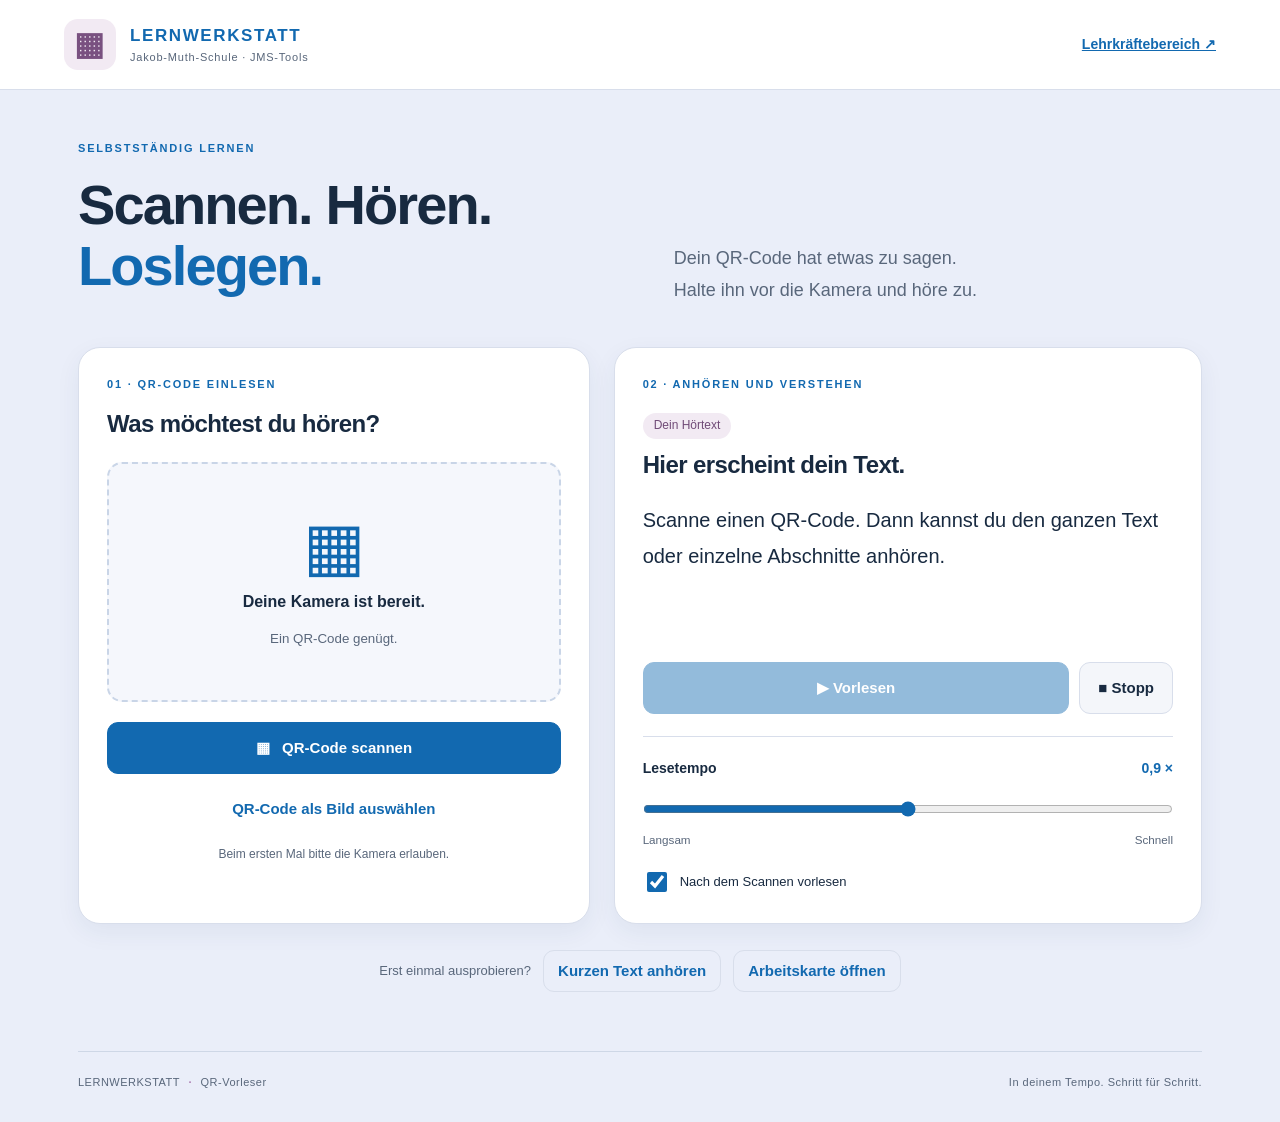
==== QR-Vorleser/index.html @ b87e59d0 "QR Vorleser erste Version erster Testlauf" ====
<!doctype html>
<html lang="de">
<head>
<meta charset="utf-8"><meta name="viewport" content="width=device-width,initial-scale=1"><meta name="theme-color" content="#1269b0">
<title>QR-Vorleser · Lernwerkstatt</title>
<link rel="icon" href="icon.svg" type="image/svg+xml"><link rel="stylesheet" href="styles.css?v=2">
<script src="vendor/qrcode.js" defer></script><script src="app.js?v=3" type="module"></script>
</head>
<body>
<header><a class="brand" href="./"><span class="brand-icon" aria-hidden="true">▦</span><span>LERNWERKSTATT<small>Jakob-Muth-Schule · JMS-Tools</small></span></a><a class="teacher-link" href="#lehrkraft">Lehrkräftebereich ↗</a></header>
<main>
<div id="student">
<div class="intro"><span class="eyebrow">SELBSTSTÄNDIG LERNEN</span><h1>Scannen. Hören.<br><span>Loslegen.</span></h1><p>Dein QR-Code hat etwas zu sagen.<br>Halte ihn vor die Kamera und höre zu.</p></div>
<div class="student-grid">
<section class="panel scan-panel" aria-labelledby="scan-title"><div class="step">01 · QR-CODE EINLESEN</div><h2 id="scan-title">Was möchtest du hören?</h2><div id="camera" class="camera"><video id="video" playsinline muted aria-label="Kamerabild"></video><div id="camera-placeholder"><div class="scan-symbol" aria-hidden="true">▦</div><p>Deine Kamera ist bereit.</p><small>Ein QR-Code genügt.</small></div></div><button id="scan" class="primary wide">▦ &nbsp; QR-Code scannen</button><button id="stop-camera" class="wide" hidden>Kamera schließen</button><label class="file-button">QR-Code als Bild auswählen<input id="scan-file" type="file" accept="image/*" hidden></label><p class="hint">Beim ersten Mal bitte die Kamera erlauben.</p></section>
<section class="panel reader" aria-labelledby="read-title"><div class="step">02 · ANHÖREN UND VERSTEHEN</div><span id="card-category" class="pill">Dein Hörtext</span><h2 id="read-title">Hier erscheint dein Text.</h2><div id="reading-text" class="reading-text"><p>Scanne einen QR-Code. Dann kannst du den ganzen Text oder einzelne Abschnitte anhören.</p></div><div class="actions"><button id="speak" class="primary" disabled>▶ Vorlesen</button><button id="stop-speech">■ Stopp</button></div><label class="tempo" for="rate">Lesetempo <output id="rate-value">0,9 ×</output><input id="rate" type="range" min="0.5" max="1.3" step="0.1" value="0.9"><span><small>Langsam</small><small>Schnell</small></span></label><label class="check"><input id="auto-speak" type="checkbox" checked> Nach dem Scannen vorlesen</label></section>
</div><div class="try"><span>Erst einmal ausprobieren?</span><button id="demo-short">Kurzen Text anhören</button><button id="demo-card">Arbeitskarte öffnen</button></div>
</div>
<section id="teacher" hidden>
<div class="teacher-heading"><div><span class="eyebrow">DEIN LEHRKRÄFTEBEREICH</span><h1>Texte, die weiterhelfen.</h1><p>Ein Satz oder eine ganze Arbeitskarte – hier entsteht dein QR-Code.</p></div><a class="button" href="#">← Zur Schüleransicht</a></div>
<div class="notice"><strong>Persönlicher Arbeitsbereich · Version 1</strong><p>Entwürfe werden in diesem Browser gespeichert. Für andere Geräte die Sammlung exportieren und als <b>cards.json</b> auf GitHub veröffentlichen. Dieser Bereich hat noch keine Anmeldung; nur veröffentlichte Inhalte sind für Schüler erreichbar.</p></div>
<div class="teacher-grid"><aside class="panel"><div class="step">DEINE SAMMLUNG</div><h2>Texte & Arbeitskarten</h2><button id="new-card" class="primary wide">+ Neuen Text anlegen</button><label for="search">Sammlung durchsuchen</label><input id="search" type="search" placeholder="Titel oder Fach suchen"><div id="card-list" class="card-list"></div><hr><button id="export" class="wide">↓ Sammlung exportieren</button><label class="file-button">Sammlung importieren<input id="import" type="file" accept="application/json,.json" hidden></label><p id="collection-state" class="hint"></p></aside>
<div class="panel editor"><div class="step">DEIN TEXT · DEIN QR-CODE</div><div class="tabs" role="group" aria-label="QR-Code-Art"><button id="mode-saved" aria-pressed="true">Gespeicherter Text</button><button id="mode-quick" aria-pressed="false">Schneller QR-Code</button></div><p id="mode-help" class="hint">Später änderbar. Der gedruckte QR-Code bleibt gleich.</p><form id="edit-form"><label for="title">Titel</label><input id="title" required maxlength="150" placeholder="z. B. Die Sechskantschraube"><label for="category">Fach / Lernwerkstatt</label><input id="category" maxlength="100" placeholder="z. B. Werken"><label for="body">Text zum Vorlesen</label><textarea id="body" required maxlength="30000" rows="10" placeholder="Schreibe deinen Text hier. Eine Leerzeile beginnt einen neuen Abschnitt."></textarea><div class="text-meta"><span>Leerzeile = neuer Hörabschnitt</span><span id="char-count">0 Zeichen</span></div><div class="actions"><button id="save" class="primary" type="submit">Entwurf speichern</button><button id="preview" type="button">▶ Probehören</button><button id="delete-card" class="danger" type="button" hidden>Karte löschen</button></div></form><p id="save-state" class="hint" role="status"></p><button id="undo-delete" type="button" hidden>↶ Löschen rückgängig machen</button><hr><label for="base-url">Veröffentlichte App-Adresse</label><input id="base-url" type="url" placeholder="https://rohie2000.github.io/JMS-Tools/QR-Vorleser/"><p class="hint">Vor dem ersten Ausdruck prüfen. Diese Adresse muss später bestehen bleiben.</p><button id="make-qr" class="primary">▦ QR-Code erstellen</button><div id="qr-result" hidden><div class="qr-layout"><canvas id="qr-canvas" aria-label="Erstellter QR-Code"></canvas><div><h3 id="qr-title"></h3><p id="qr-note"></p><a id="qr-target" target="_blank" rel="noopener">Schüleransicht öffnen ↗</a></div></div><div class="actions"><button id="download-qr">↓ QR-Code als PNG</button><button id="print-qr">QR-Code drucken</button></div></div></div></div>
</section>
<p id="status" class="status" role="status" aria-live="polite"></p>
</main><footer><span>LERNWERKSTATT <b>·</b> QR-Vorleser</span><span>In deinem Tempo. Schritt für Schritt.</span></footer>
<div id="print-area"></div>
</body></html>
---- QR-Vorleser/styles.css ----
:root{--blue:#1269b0;--blue-dark:#0f5792;--bg:#eaeef9;--violet:#ab7bb0;--ink:#182a40;--muted:#59677b;--line:#d8deeb;--soft:#f2eaf3}*{box-sizing:border-box}body{margin:0;background:var(--bg);color:var(--ink);font-family:-apple-system,BlinkMacSystemFont,"Segoe UI",sans-serif;line-height:1.6}header{background:white;border-bottom:1px solid var(--line);min-height:90px;padding:18px max(5vw,24px);display:flex;align-items:center;justify-content:space-between;gap:20px}.brand{display:flex;gap:14px;align-items:center;text-decoration:none;color:var(--blue);font-weight:800;letter-spacing:1.6px;font-size:17px}.brand small{display:block;font-size:11px;letter-spacing:.8px;font-weight:500;color:var(--muted)}.brand-icon{font-size:32px;background:var(--soft);color:#795180;border-radius:14px;width:52px;text-align:center}.teacher-link{color:var(--blue);font-size:14px;font-weight:650}main{max-width:1180px;margin:auto;padding:44px 28px}.intro{padding:0 0 30px;position:relative}.eyebrow,.step{font-size:11px;font-weight:800;letter-spacing:1.8px;color:var(--blue)}h1{font-size:clamp(35px,5vw,56px);line-height:1.1;letter-spacing:-1.9px;margin:14px 0 20px}h1 span{color:var(--blue)}.intro p{position:absolute;left:53%;bottom:30px;font-size:18px;color:var(--muted);line-height:1.8}h2{font-size:24px;letter-spacing:-.6px;line-height:1.3;margin:15px 0 22px}h3{line-height:1.4}p{margin:10px 0}.student-grid{display:grid;grid-template-columns:1fr 1.15fr;gap:24px}.panel{background:#fff;border:1px solid var(--line);border-radius:22px;padding:28px;box-shadow:0 8px 25px #193d6410}.camera{height:240px;background:#f5f7fc;border:2px dashed #c9d5e7;border-radius:15px;position:relative;display:flex;justify-content:center;align-items:center;text-align:center;overflow:hidden;margin-bottom:20px}.camera video{width:100%;height:100%;object-fit:cover;position:absolute}.camera p{font-weight:650}.camera small{color:var(--muted)}.scan-symbol{font-size:66px;line-height:1;color:var(--blue)}button,.button,.file-button{font:inherit;font-size:15px;font-weight:650;border-radius:11px;padding:13px 18px;min-height:48px;border:1px solid var(--line);background:#f4f6fa;color:var(--ink);cursor:pointer;text-decoration:none;display:inline-flex;align-items:center;justify-content:center;gap:6px}button:hover,.button:hover,.file-button:hover{filter:brightness(.96)}button:disabled{opacity:.45;cursor:default}button.primary{color:white;background:var(--blue);border-color:var(--blue)}button.primary:hover{background:var(--blue-dark)}.wide{width:100%;margin-bottom:9px}.file-button{width:100%;background:white;border-color:transparent;color:var(--blue);text-align:center}.hint{font-size:12px;color:var(--muted);line-height:1.6}.scan-panel>.hint{text-align:center}.pill{display:inline-block;background:var(--soft);color:#704b77;border-radius:30px;padding:3px 11px;font-size:12px;margin-top:20px}.reader h2{margin-top:10px}.reading-text{font-size:20px;line-height:1.8;min-height:140px;overflow-wrap:anywhere}.reading-text .paragraph{border-bottom:1px solid var(--line);padding:10px 0}.paragraph p{white-space:pre-wrap}.paragraph button{padding:6px 10px;min-height:36px;font-size:12px;color:var(--blue);background:var(--bg)}.paragraph.active{background:#eef4fb;border-radius:9px;padding:10px}.actions{display:flex;flex-wrap:wrap;gap:10px;margin:20px 0 10px}.actions .primary{flex:1}.tempo{display:block;border-top:1px solid var(--line);padding-top:20px;margin-top:22px;font-size:14px;font-weight:650}.tempo output{float:right;color:var(--blue)}input[type=range]{width:100%;accent-color:var(--blue);margin:15px 0 0;min-height:30px;padding:0}.tempo>span{display:flex;justify-content:space-between;color:var(--muted);font-weight:400}.check{display:flex;align-items:center;gap:10px;margin-top:20px;font-size:13px}.check input{width:20px;height:20px;accent-color:var(--blue)}.try{display:flex;justify-content:center;align-items:center;flex-wrap:wrap;gap:12px;margin-top:26px;font-size:13px;color:var(--muted)}.try button{background:transparent;padding:8px 14px;min-height:40px;color:var(--blue)}footer{max-width:1124px;margin:15px auto 0;border-top:1px solid #ced7e6;padding:22px 0 30px;display:flex;justify-content:space-between;font-size:11px;color:var(--muted);letter-spacing:.5px}footer b{color:var(--violet);margin:0 5px}.teacher-heading{display:flex;align-items:center;justify-content:space-between;gap:24px}.teacher-heading h1{font-size:40px}.teacher-heading p{color:var(--muted)}.notice{background:var(--soft);border-left:4px solid var(--violet);border-radius:10px;padding:16px 20px;margin:24px 0;font-size:13px}.notice p{margin:3px 0}.teacher-grid{display:grid;grid-template-columns:310px 1fr;gap:24px}label:not(.file-button):not(.check):not(.tempo){display:block;font-size:14px;font-weight:650;margin-top:18px}input:not([type=checkbox]):not([type=range]),textarea{width:100%;font:inherit;border:1px solid #bcc8da;border-radius:10px;padding:12px;margin-top:6px;background:white;color:var(--ink);min-height:48px}textarea{resize:vertical;line-height:1.7}.tabs{display:flex;background:var(--bg);padding:4px;border-radius:12px;margin-top:18px;gap:4px}.tabs button{flex:1;border:0;background:transparent;font-size:13px}.tabs button[aria-pressed=true]{background:white;color:var(--blue);box-shadow:0 2px 6px #0001}.card-list{margin:18px 0;display:grid;gap:9px;max-height:480px;overflow:auto}.card-item{text-align:left;display:block;width:100%;background:white;padding:12px}.card-item strong,.card-item small{display:block}.card-item small{font-size:11px;color:var(--muted);font-weight:400}.card-item.selected{border-color:var(--blue);background:#eef5fc}.text-meta{display:flex;justify-content:space-between;gap:10px;font-size:11px;color:var(--muted)}hr{border:0;border-top:1px solid var(--line);margin:24px 0}.qr-layout{display:flex;align-items:center;gap:20px;margin-top:20px}.qr-layout canvas{max-width:230px;width:100%;height:auto!important}.qr-layout p{font-size:13px}.qr-layout a{color:var(--blue);overflow-wrap:anywhere;font-size:13px}.status{position:sticky;bottom:15px;background:var(--ink);color:white;border-radius:12px;padding:14px 20px;margin:24px 0 0;box-shadow:0 4px 15px #0002;font-size:14px}.status:empty{display:none}:focus-visible{outline:3px solid var(--violet);outline-offset:4px}[hidden]{display:none!important}#print-area{display:none}
@media(max-width:800px){main{padding:28px 18px}.intro p{position:static;font-size:16px}.student-grid,.teacher-grid{grid-template-columns:1fr}.panel{padding:22px}.teacher-heading{display:block}.teacher-heading .button{margin-top:15px}header{padding:16px 18px}.brand{font-size:13px}.brand small{font-size:9px}.teacher-link{font-size:12px}footer{margin:0 20px;gap:15px;flex-wrap:wrap}.qr-layout{flex-wrap:wrap}h1{letter-spacing:-1px}.teacher-heading h1{font-size:34px}}@media print{body>*{display:none!important}#print-area{display:block!important;text-align:center;padding:25mm;font-family:sans-serif}#print-area img{width:70mm;height:70mm}#print-area p{white-space:pre-wrap;font-size:12pt}}

button.danger{color:#a32424;background:#fff1f1;border-color:#e8bdbd}button.danger:hover{background:#ffe6e6}
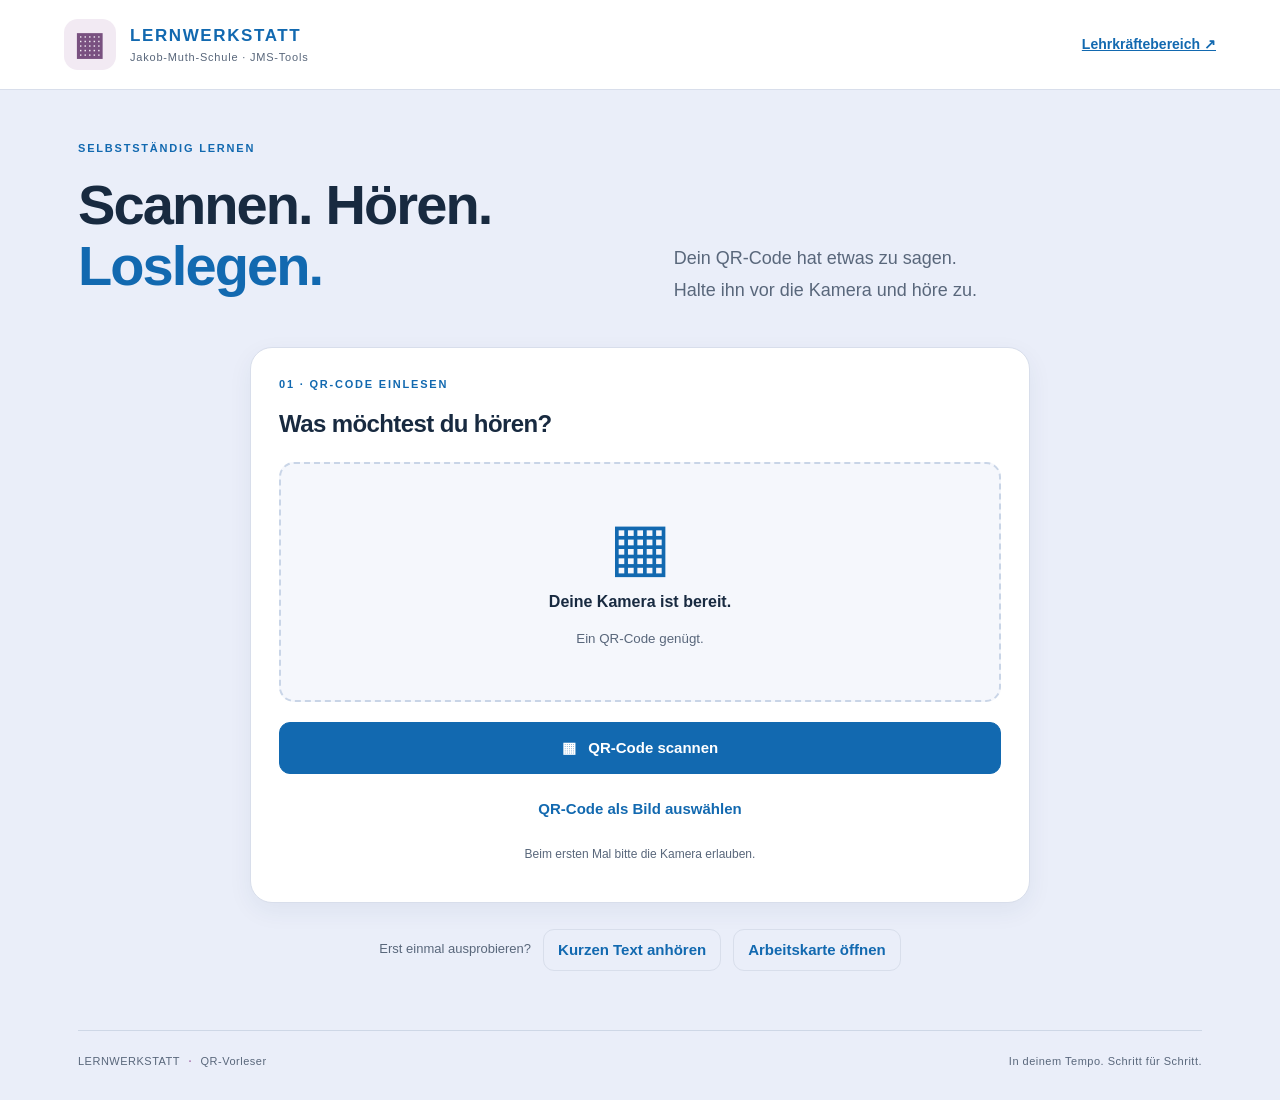
==== commit a415b518: "Kennwortschutz eingebaut Kennwortschutz eingebaut und Aufbau geänderrt" ====
--- a/QR-Vorleser/index.html
+++ b/QR-Vorleser/index.html
@@ -3,8 +3,8 @@
 <head>
 <meta charset="utf-8"><meta name="viewport" content="width=device-width,initial-scale=1"><meta name="theme-color" content="#1269b0">
 <title>QR-Vorleser · Lernwerkstatt</title>
-<link rel="icon" href="icon.svg" type="image/svg+xml"><link rel="stylesheet" href="styles.css?v=2">
-<script src="vendor/qrcode.js" defer></script><script src="app.js?v=3" type="module"></script>
+<link rel="icon" href="icon.svg" type="image/svg+xml"><link rel="stylesheet" href="styles.css?v=5">
+<script src="vendor/qrcode.js" defer></script><script src="app.js?v=6" type="module"></script>
 </head>
 <body>
 <header><a class="brand" href="./"><span class="brand-icon" aria-hidden="true">▦</span><span>LERNWERKSTATT<small>Jakob-Muth-Schule · JMS-Tools</small></span></a><a class="teacher-link" href="#lehrkraft">Lehrkräftebereich ↗</a></header>
@@ -13,12 +13,38 @@
 <div class="intro"><span class="eyebrow">SELBSTSTÄNDIG LERNEN</span><h1>Scannen. Hören.<br><span>Loslegen.</span></h1><p>Dein QR-Code hat etwas zu sagen.<br>Halte ihn vor die Kamera und höre zu.</p></div>
 <div class="student-grid">
 <section class="panel scan-panel" aria-labelledby="scan-title"><div class="step">01 · QR-CODE EINLESEN</div><h2 id="scan-title">Was möchtest du hören?</h2><div id="camera" class="camera"><video id="video" playsinline muted aria-label="Kamerabild"></video><div id="camera-placeholder"><div class="scan-symbol" aria-hidden="true">▦</div><p>Deine Kamera ist bereit.</p><small>Ein QR-Code genügt.</small></div></div><button id="scan" class="primary wide">▦ &nbsp; QR-Code scannen</button><button id="stop-camera" class="wide" hidden>Kamera schließen</button><label class="file-button">QR-Code als Bild auswählen<input id="scan-file" type="file" accept="image/*" hidden></label><p class="hint">Beim ersten Mal bitte die Kamera erlauben.</p></section>
-<section class="panel reader" aria-labelledby="read-title"><div class="step">02 · ANHÖREN UND VERSTEHEN</div><span id="card-category" class="pill">Dein Hörtext</span><h2 id="read-title">Hier erscheint dein Text.</h2><div id="reading-text" class="reading-text"><p>Scanne einen QR-Code. Dann kannst du den ganzen Text oder einzelne Abschnitte anhören.</p></div><div class="actions"><button id="speak" class="primary" disabled>▶ Vorlesen</button><button id="stop-speech">■ Stopp</button></div><label class="tempo" for="rate">Lesetempo <output id="rate-value">0,9 ×</output><input id="rate" type="range" min="0.5" max="1.3" step="0.1" value="0.9"><span><small>Langsam</small><small>Schnell</small></span></label><label class="check"><input id="auto-speak" type="checkbox" checked> Nach dem Scannen vorlesen</label></section>
+<section class="panel reader" aria-labelledby="read-title" hidden>
+<span id="card-category" class="pill">Dein Hörtext</span>
+<h1 id="read-title" tabindex="-1">Hier erscheint dein Text.</h1>
+<div class="step">ANHÖREN UND VERSTEHEN</div>
+<button id="speak" class="primary listen-button" disabled><span class="play-symbol" aria-hidden="true">▶</span><span>Jetzt anhören<small>Den ganzen Text vorlesen</small></span></button>
+<button id="stop-speech" class="stop-button">■ &nbsp; Vorlesen stoppen</button>
+<p class="listen-hint">Tippe auf den großen Play-Button und höre zu.</p>
+<nav class="reader-links" aria-label="Weitere Möglichkeiten">
+<button id="toggle-sections" class="text-link" aria-expanded="false" aria-controls="section-view">Arbeitskarte in Abschnitten vorlesen</button>
+<button id="toggle-settings" class="text-link" aria-expanded="false" aria-controls="reader-settings">Lesetempo & Einstellungen</button>
+<button id="next-code" class="text-link">Weiteren QR-Code scannen</button>
+</nav>
+<section id="section-view" class="reader-extra" aria-labelledby="section-title" hidden><h2 id="section-title">Deine Arbeitskarte in Abschnitten</h2><p class="hint">Höre dir genau den Abschnitt an, den du gerade brauchst.</p><div id="reading-text" class="reading-text"></div></section>
+<section id="reader-settings" class="reader-extra" aria-label="Vorleseeinstellungen" hidden><label class="tempo" for="rate">Lesetempo <output id="rate-value">0,9 ×</output><input id="rate" type="range" min="0.5" max="1.3" step="0.1" value="0.9"><span><small>Langsam</small><small>Schnell</small></span></label><label class="check"><input id="auto-speak" type="checkbox" checked> Nach dem Scannen vorlesen</label></section>
+</section>
 </div><div class="try"><span>Erst einmal ausprobieren?</span><button id="demo-short">Kurzen Text anhören</button><button id="demo-card">Arbeitskarte öffnen</button></div>
 </div>
+<section id="teacher-login" class="panel login-panel" aria-labelledby="login-title" hidden>
+<span class="eyebrow">LEHRKRÄFTEBEREICH</span>
+<h1 id="login-title">Bitte Kennwort eingeben</h1>
+<p>Zum Bearbeiten der Karten öffnest du hier deinen Arbeitsbereich.</p>
+<form id="teacher-login-form">
+<label for="teacher-password">Kennwort</label>
+<div class="password-row"><input id="teacher-password" type="password" autocomplete="current-password" required aria-describedby="login-error"><button id="show-password" type="button" aria-pressed="false" aria-controls="teacher-password">Anzeigen</button></div>
+<p id="login-error" class="login-error" role="alert"></p>
+<button id="teacher-unlock" class="primary wide" type="submit">Lehrkräftebereich öffnen</button>
+</form>
+<a class="login-back" href="#">← Zur Schüleransicht</a>
+</section>
 <section id="teacher" hidden>
-<div class="teacher-heading"><div><span class="eyebrow">DEIN LEHRKRÄFTEBEREICH</span><h1>Texte, die weiterhelfen.</h1><p>Ein Satz oder eine ganze Arbeitskarte – hier entsteht dein QR-Code.</p></div><a class="button" href="#">← Zur Schüleransicht</a></div>
-<div class="notice"><strong>Persönlicher Arbeitsbereich · Version 1</strong><p>Entwürfe werden in diesem Browser gespeichert. Für andere Geräte die Sammlung exportieren und als <b>cards.json</b> auf GitHub veröffentlichen. Dieser Bereich hat noch keine Anmeldung; nur veröffentlichte Inhalte sind für Schüler erreichbar.</p></div>
+<div class="teacher-heading"><div><span class="eyebrow">DEIN LEHRKRÄFTEBEREICH</span><h1>Texte, die weiterhelfen.</h1><p>Ein Satz oder eine ganze Arbeitskarte – hier entsteht dein QR-Code.</p></div><div class="teacher-heading-actions"><button id="teacher-lock" type="button">Bereich sperren</button><a class="button" href="#">← Zur Schüleransicht</a></div></div>
+<div class="notice"><strong>Persönlicher Arbeitsbereich</strong><p>Entwürfe werden in diesem Browser gespeichert. Für andere Geräte die Sammlung exportieren und als <b>cards.json</b> auf GitHub veröffentlichen. Der Zugang ist mit einer einfachen Kennwortabfrage gesperrt. Nur veröffentlichte Inhalte sind für Schüler erreichbar.</p></div>
 <div class="teacher-grid"><aside class="panel"><div class="step">DEINE SAMMLUNG</div><h2>Texte & Arbeitskarten</h2><button id="new-card" class="primary wide">+ Neuen Text anlegen</button><label for="search">Sammlung durchsuchen</label><input id="search" type="search" placeholder="Titel oder Fach suchen"><div id="card-list" class="card-list"></div><hr><button id="export" class="wide">↓ Sammlung exportieren</button><label class="file-button">Sammlung importieren<input id="import" type="file" accept="application/json,.json" hidden></label><p id="collection-state" class="hint"></p></aside>
 <div class="panel editor"><div class="step">DEIN TEXT · DEIN QR-CODE</div><div class="tabs" role="group" aria-label="QR-Code-Art"><button id="mode-saved" aria-pressed="true">Gespeicherter Text</button><button id="mode-quick" aria-pressed="false">Schneller QR-Code</button></div><p id="mode-help" class="hint">Später änderbar. Der gedruckte QR-Code bleibt gleich.</p><form id="edit-form"><label for="title">Titel</label><input id="title" required maxlength="150" placeholder="z. B. Die Sechskantschraube"><label for="category">Fach / Lernwerkstatt</label><input id="category" maxlength="100" placeholder="z. B. Werken"><label for="body">Text zum Vorlesen</label><textarea id="body" required maxlength="30000" rows="10" placeholder="Schreibe deinen Text hier. Eine Leerzeile beginnt einen neuen Abschnitt."></textarea><div class="text-meta"><span>Leerzeile = neuer Hörabschnitt</span><span id="char-count">0 Zeichen</span></div><div class="actions"><button id="save" class="primary" type="submit">Entwurf speichern</button><button id="preview" type="button">▶ Probehören</button><button id="delete-card" class="danger" type="button" hidden>Karte löschen</button></div></form><p id="save-state" class="hint" role="status"></p><button id="undo-delete" type="button" hidden>↶ Löschen rückgängig machen</button><hr><label for="base-url">Veröffentlichte App-Adresse</label><input id="base-url" type="url" placeholder="https://rohie2000.github.io/JMS-Tools/QR-Vorleser/"><p class="hint">Vor dem ersten Ausdruck prüfen. Diese Adresse muss später bestehen bleiben.</p><button id="make-qr" class="primary">▦ QR-Code erstellen</button><div id="qr-result" hidden><div class="qr-layout"><canvas id="qr-canvas" aria-label="Erstellter QR-Code"></canvas><div><h3 id="qr-title"></h3><p id="qr-note"></p><a id="qr-target" target="_blank" rel="noopener">Schüleransicht öffnen ↗</a></div></div><div class="actions"><button id="download-qr">↓ QR-Code als PNG</button><button id="print-qr">QR-Code drucken</button></div></div></div></div>
 </section>
--- a/QR-Vorleser/styles.css
+++ b/QR-Vorleser/styles.css
@@ -2,3 +2,30 @@
 @media(max-width:800px){main{padding:28px 18px}.intro p{position:static;font-size:16px}.student-grid,.teacher-grid{grid-template-columns:1fr}.panel{padding:22px}.teacher-heading{display:block}.teacher-heading .button{margin-top:15px}header{padding:16px 18px}.brand{font-size:13px}.brand small{font-size:9px}.teacher-link{font-size:12px}footer{margin:0 20px;gap:15px;flex-wrap:wrap}.qr-layout{flex-wrap:wrap}h1{letter-spacing:-1px}.teacher-heading h1{font-size:34px}}@media print{body>*{display:none!important}#print-area{display:block!important;text-align:center;padding:25mm;font-family:sans-serif}#print-area img{width:70mm;height:70mm}#print-area p{white-space:pre-wrap;font-size:12pt}}
 
 button.danger{color:#a32424;background:#fff1f1;border-color:#e8bdbd}button.danger:hover{background:#ffe6e6}
+
+/* After scanning, the listening action is the primary student view. */
+#student.has-card .intro,#student.has-card .scan-panel,#student.has-card .try{display:none}
+#student.has-card .student-grid{display:block}
+.reader{max-width:780px;margin:0 auto;text-align:center;padding:38px 42px}
+.reader .pill{margin-top:0}
+.reader h1{font-size:clamp(28px,4.5vw,42px);letter-spacing:-1px;line-height:1.2;margin:18px 0 22px;overflow-wrap:anywhere}
+.reader .step{margin-bottom:24px}
+button.listen-button{display:flex;width:100%;min-height:210px;border-radius:24px;gap:28px;padding:28px;font-size:clamp(28px,4vw,38px);text-align:left;box-shadow:0 10px 22px #1269b026}
+.play-symbol{display:grid;place-items:center;flex:0 0 100px;height:100px;background:#ffffff24;border:2px solid #ffffff75;border-radius:50%;font-size:52px;padding-left:7px}
+.listen-button small{display:block;font-size:15px;font-weight:400;line-height:1.5;margin-top:8px}
+.stop-button{margin-top:18px;background:white;color:var(--muted)}
+.listen-hint{color:var(--muted);font-size:14px;margin:18px 0 28px}
+.reader-links{display:flex;justify-content:center;flex-wrap:wrap;gap:4px 20px;border-top:1px solid var(--line);padding-top:20px}
+button.text-link{border:0;background:transparent;color:var(--blue);text-decoration:underline;text-underline-offset:4px;font-size:13px;font-weight:500;padding:8px 2px;min-height:44px}
+.reader-extra{text-align:left;border-top:1px solid var(--line);margin-top:22px;padding-top:12px;scroll-margin-top:20px}
+.reader-extra .tempo{border:0;margin-top:0}.reader-extra .check{justify-content:flex-start}
+@media(max-width:600px){.reader{padding:26px 20px}button.listen-button{min-height:210px;gap:14px;padding:24px 16px;font-size:28px}.play-symbol{flex-basis:74px;height:74px;font-size:38px}.listen-button small{font-size:13px}.reader-links{flex-direction:column;align-items:center}.reader h1{font-size:30px}}
+.student-grid{grid-template-columns:1fr}.scan-panel{width:100%;max-width:780px;margin:0 auto}
+
+.reader h1:focus{outline:none}
+
+.login-panel{max-width:540px;margin:20px auto 60px;padding:32px}
+.login-panel h1{font-size:32px;letter-spacing:-.8px;line-height:1.2}
+.login-panel>p{color:var(--muted);font-size:15px}.password-row{display:flex;align-items:center;gap:8px}.password-row input{min-width:0}.password-row button{margin-top:6px;font-size:13px;background:white}
+.login-error{color:#a32424;font-size:14px;min-height:24px}.login-back{display:inline-block;margin-top:12px;color:var(--blue);font-size:14px}.teacher-heading-actions{display:flex;gap:10px;flex-wrap:wrap;justify-content:flex-end}
+@media(max-width:600px){.login-panel{padding:24px}.teacher-heading-actions{justify-content:flex-start;margin-top:18px}}
